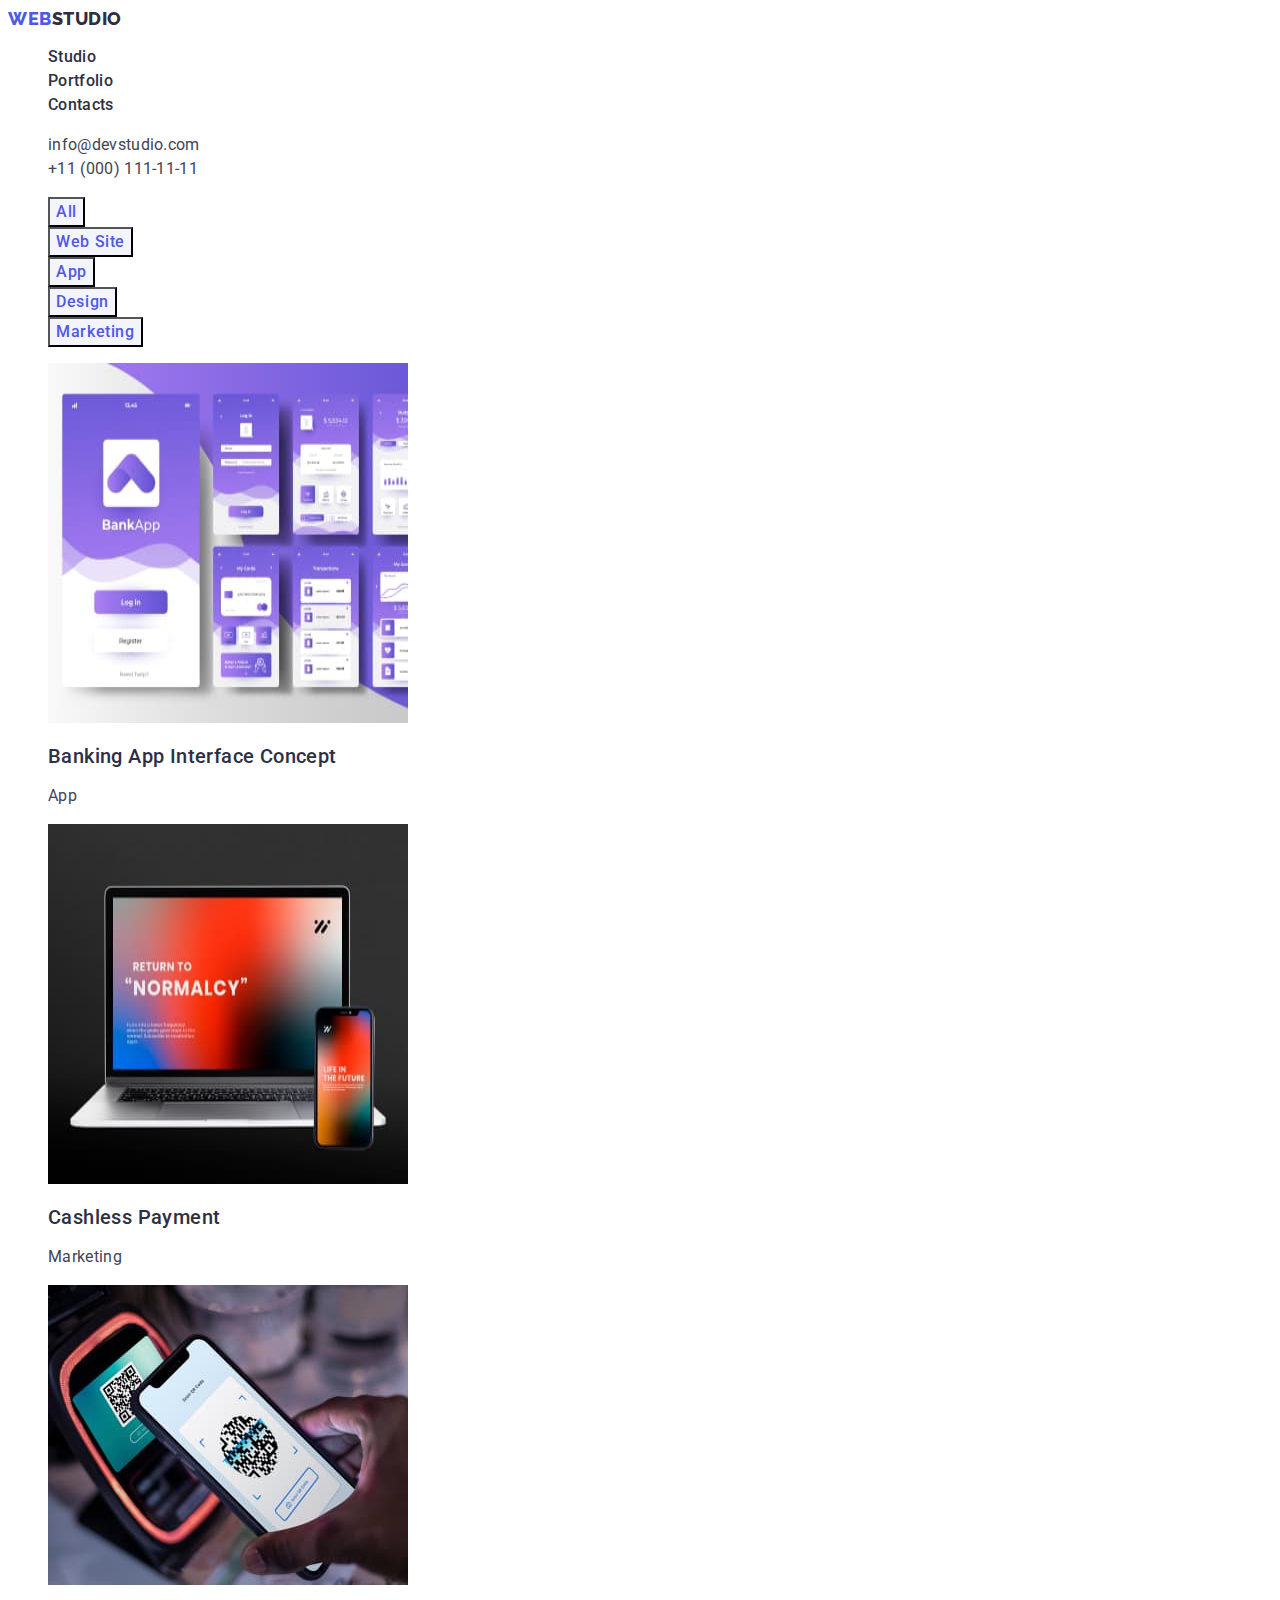
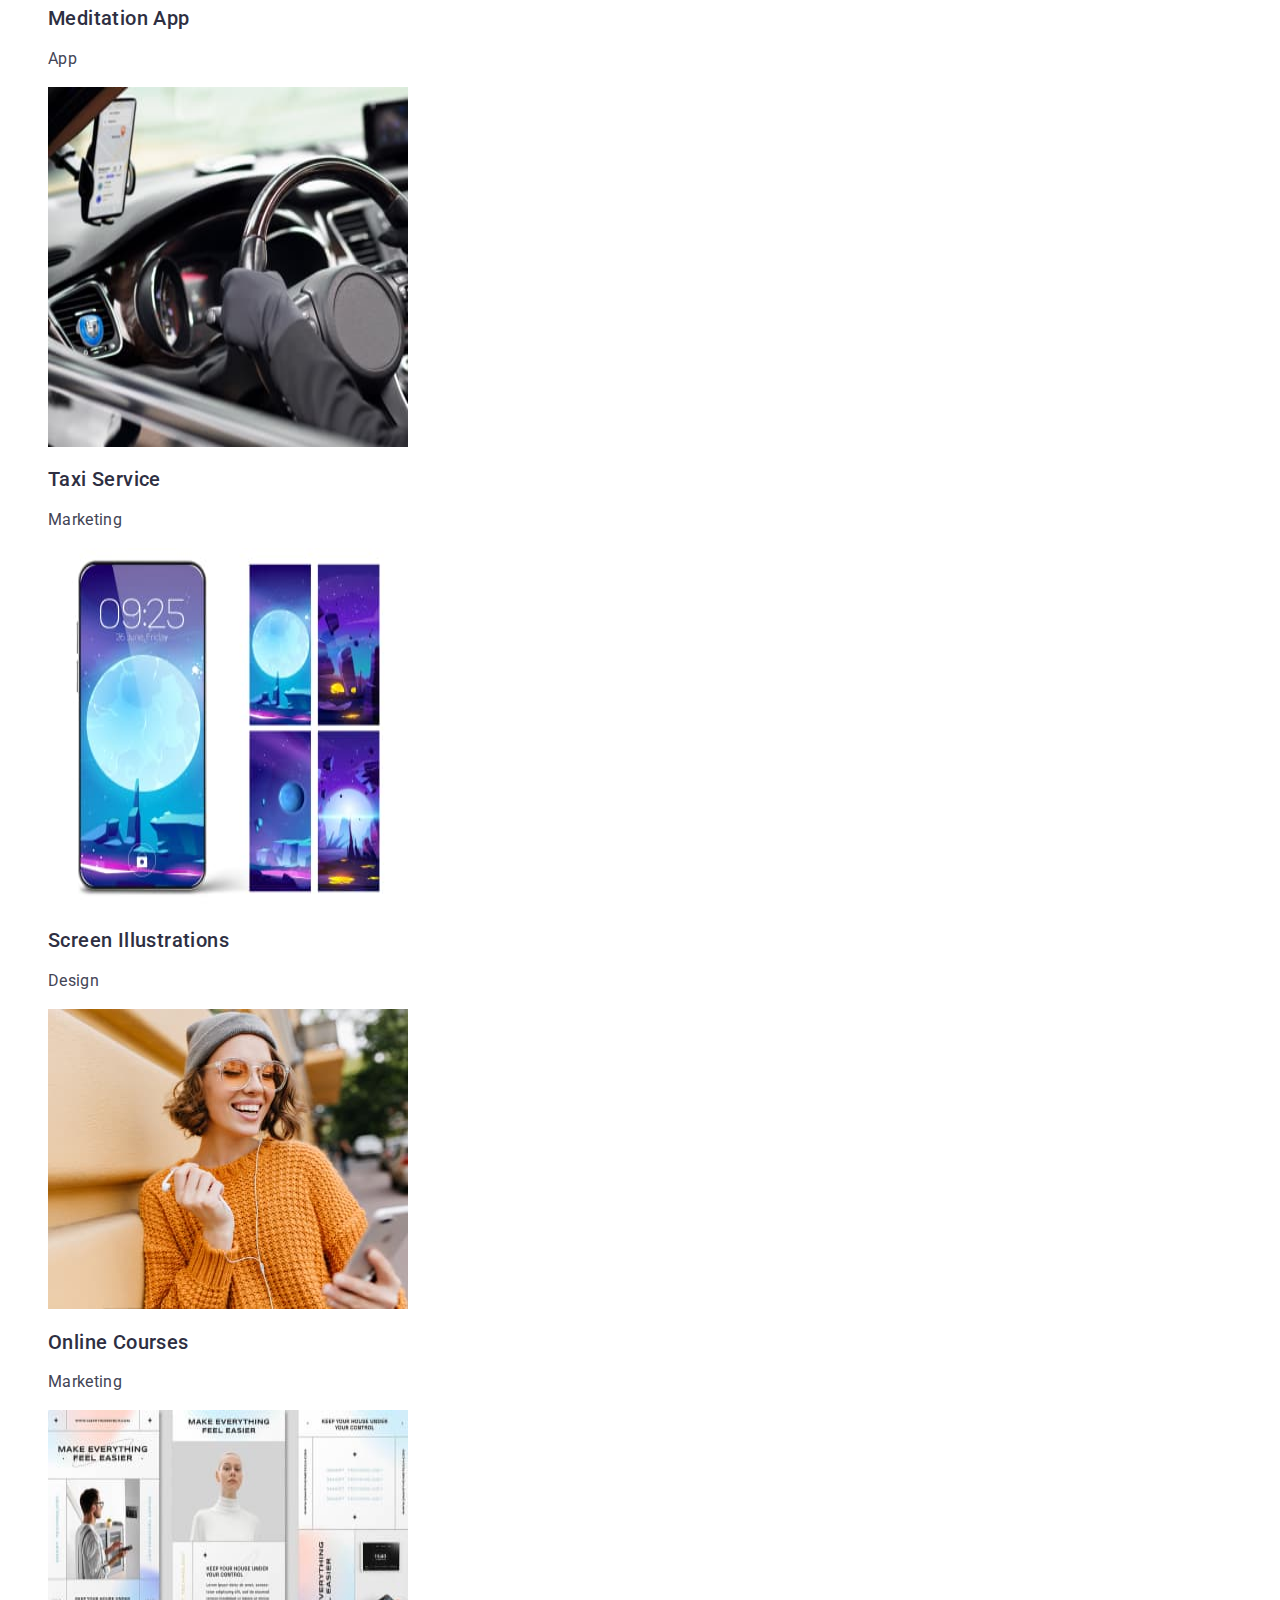
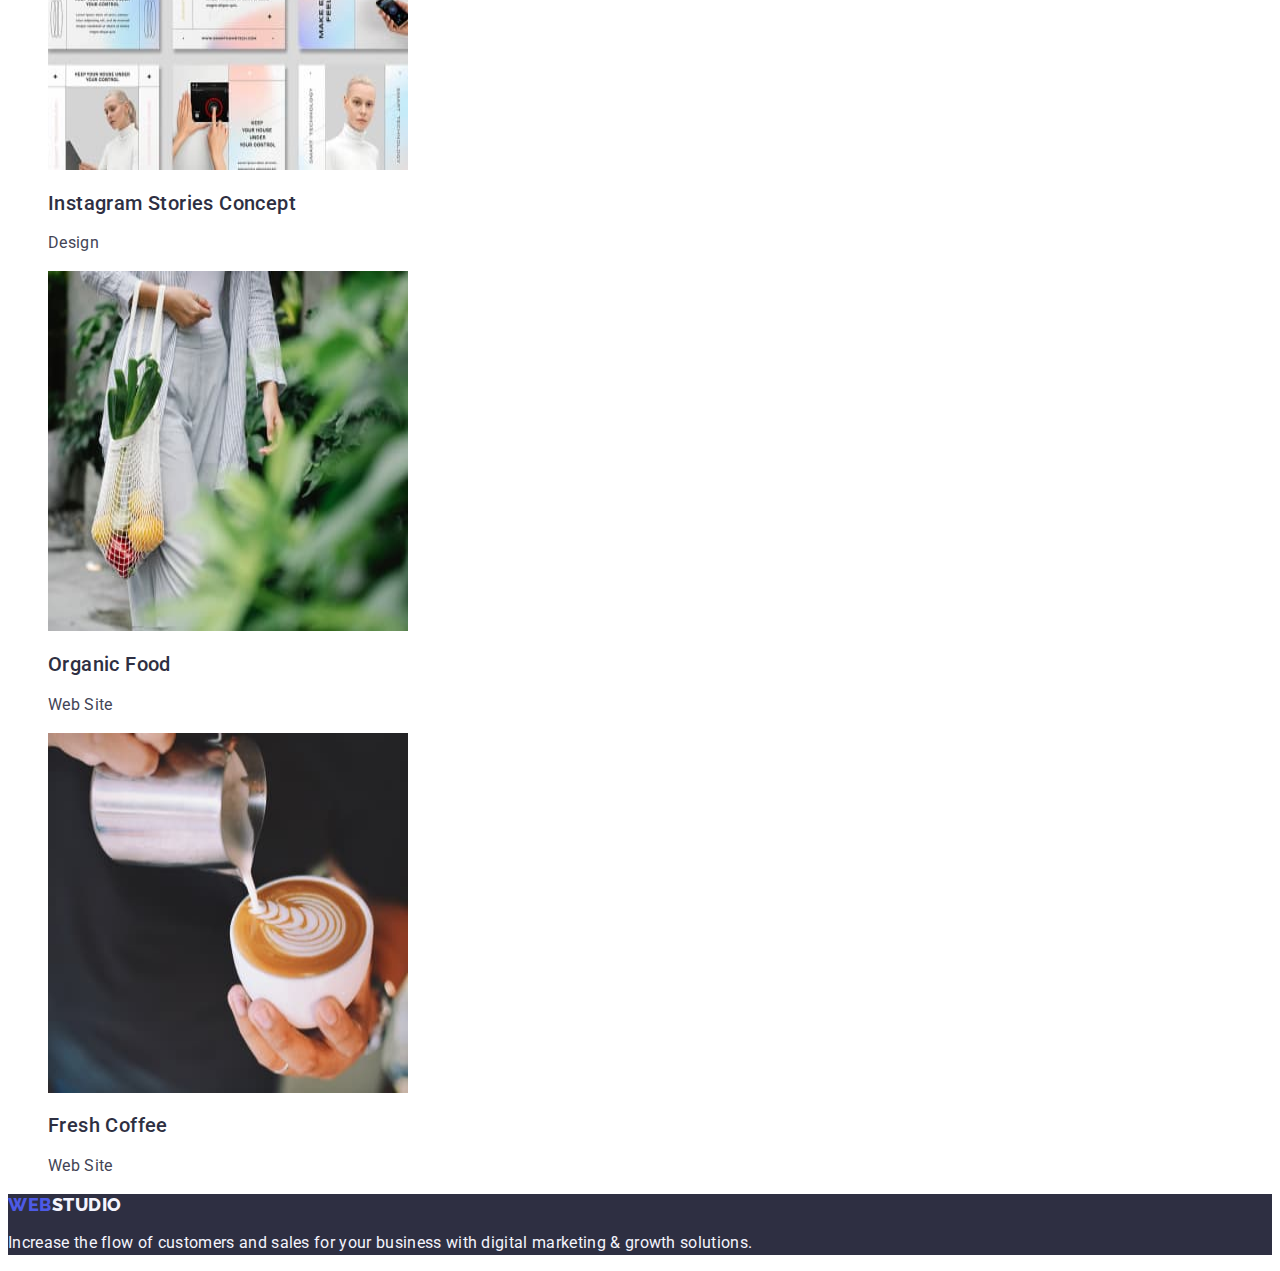
==== portfolio.html @ fd4ae61a "Initial commit" ====
<!DOCTYPE html>
<html lang="en">
  <head>
    <meta charset="UTF-8" />
    <meta http-equiv="X-UA-Compatible" content="IE=edge" />
    <meta name="viewport" content="width=device-width, initial-scale=1.0" />
    <link rel="preconnect" href="https://fonts.googleapis.com" />
    <link rel="preconnect" href="https://fonts.gstatic.com" crossorigin />
    <link
      href="https://fonts.googleapis.com/css2?family=Raleway:wght@800&family=Roboto:wght@400;500;700;900&display=swap"
      rel="stylesheet"
    />

    <title>Portfolio</title>
    <link rel="stylesheet" href="./css/styles.css" />
  </head>
  <body>
    <!-- Header-->
    <header class="header">
      <nav class="nav list">
        <!--Logo-->
        <a href="./index.html" class="logo link">
          WEB<span class="logo-studio">Studio</span></a
        >

        <ul class="list">
          <li>
            <a href="./index.html" class="list-link link">Studio</a>
          </li>
          <li>
            <a href="./portfolio.html" class="list-link link">Portfolio</a>
          </li>
          <li>
            <a href="" class="list-link link">Contacts</a>
          </li>
        </ul>
      </nav>

      <!-- Contacts-->

      <address class="contacts list">
        <ul class="contacts-list list">
          <li>
            <a href="mailto:info@devstudio.com" class="contact-item link"
              >info@devstudio.com</a
            >
          </li>
          <li>
            <a href="tel:+110001111111" class="contact-item link"
              >+11 (000) 111-11-11</a
            >
          </li>
        </ul>
      </address>
    </header>

    <main>
      <section>
        <h1 hidden>Portfolio</h1>
        <!-- Filter-->

        <ul class="list">
          <li><button type="button" class="button-portfolio">All</button></li>
          <li>
            <button type="button" class="button-portfolio">Web Site</button>
          </li>
          <li><button type="button" class="button-portfolio">App</button></li>
          <li>
            <button type="button" class="button-portfolio">Design</button>
          </li>
          <li>
            <button type="button" class="button-portfolio">Marketing</button>
          </li>
        </ul>

        <!-- <li><a href="">All</a></li>
          <li><a href="">Web Site</a></li>
          <li><a href="">App</a></li>
          <li><a href="">Design</a></li>
          <li><a href="">Marketing</a></li>
        </ul> -->

        <!--Portaolio content block-->

        <ul class="work list">
          <li>
            <a href="" class="link">
              <img
                src="./images/img11.jpg"
                alt="Mobile app"
                width="360"
                height="360"
              />
              <h2 class="work-title">Banking App Interface Concept</h2>
              <p class="work-item">App</p></a
            >
          </li>

          <li>
            <a href="" class="link">
              <img
                src="./images/img22.jpg"
                alt="Mobile pgone QR code"
                width="360"
                height="360"
              />
              <h2 class="work-title">Cashless Payment</h2>
              <p class="work-item">Marketing</p></a
            >
          </li>
          <li>
            <a href="" class="link">
              <img src="./images/img33.jpg" alt="Notebook" />
              <h2 class="work-title">Meditation App</h2>
              <p class="work-item">App</p>
            </a>
          </li>

          <li>
            <a href="" class="link">
              <img src="./images/img4.jpg" alt="Car" width="360" height="360" />
              <h2 class="work-title">Taxi Service</h2>
              <p class="work-item">Marketing</p>
            </a>
          </li>
          <li>
            <a href="" class="link">
              <img
                src="./images/img5.jpg"
                alt="Smartphone"
                width="360"
                height="360"
              />
              <h2 class="work-title">Screen Illustrations</h2>
              <p class="work-item">Design</p>
            </a>
          </li>
          <li>
            <a href="" class="link">
              <img src="./images/img6.jpg" alt="Girl with Smartphone" />
              <h2 class="work-title">Online Courses</h2>
              <p class="work-item">Marketing</p>
            </a>
          </li>

          <li>
            <a href="" class="link"
              ><img
                src="./images/img7.jpg"
                alt="Instgram story"
                width="360"
                height="360"
              />
              <h2 class="work-title">Instagram Stories Concept</h2>
              <p class="work-item">Design</p></a
            >
          </li>
          <li>
            <a href="" class="link">
              <img
                src="./images/img8.jpg"
                alt="Food"
                width="360"
                height="360"
              />
              <h2 class="work-title">Organic Food</h2>
              <p class="work-item">Web Site</p>
            </a>
          </li>
          <li>
            <a href="" class="link">
              <img
                src="./images/img9.jpg"
                alt="Coffe"
                width="360"
                height="360"
              />
              <h2 class="work-title">Fresh Coffee</h2>
              <p class="work-item">Web Site</p>
            </a>
          </li>
        </ul>
      </section>
    </main>

    <!--Footer-->
    <footer class="footer">
      <a href="./index.html" class="logo link">
        WEB<span class="footer-studio">Studio</span></a
      >
      <p class="footer-text">
        Increase the flow of customers and sales for your business with digital
        marketing & growth solutions.
      </p>
    </footer>
  </body>
</html>
---- css/styles.css ----
:root {
  --primary-brand: #4d5ae5;
  --dark: #2e2f42;
  --sucsess: #31d0aa;
  --body-text: #434455;
  --subtitle-text: #8e8f99;
  --accent: #e7e9fc;
  --light: #f4f4fd;
}
body {
  background-color: #ffffff;
  color: #434455;
  font-family: "Roboto", sans-serif;
}



ul {
  list-style: none;
}
/*Header*/

/*Logo*/
.logo {
  font-family: "Raleway", sans-serif;
  font-style: normal;
  font-weight: 800;
  font-size: 18px;
  line-height: 1.17;
  letter-spacing: 0.03em;
  color: #4d5ae5; 
  text-transform: uppercase;
}
.link {
  text-decoration: none;
}

.logo-studio {
  color: #2e2f42;
}
/*Site navigation*/

.list {
  list-style: none;
}

.list-link {
  font-weight: 500;
  font-size: 16px;
  line-height: 1.5;
  letter-spacing: 0.02em;
  color: #2e2f42;
}

.list-link:hover,
.list-link:focus {
  color: #404bbf;
}

.contacts {
  font-style: normal;
}

.contact-item {
  font-weight: 400;
  font-size: 16px;
  line-height: 1.5;
  letter-spacing: 0.02em;
  color: #434455;
}

.contacts-list a {
  color: #434455;

  font-weight: 400;
  font-size: 16px;
  line-height: 24px;
  text-decoration: none;
}
.contact-item:hover,
.contact-item:focus {
  color: #404bbf;
}

/*.nav-list .link {
  color: #2e2f42;
  font-weight: 500;
  font-size: 16px;
  line-height: 1.5;
}

.nav-list .link:active,
.nav-list .link:hover,
.nav-list .link:focus {
  color: #4d5ae5;
}

/* Hero*/
.hero-title {
  font-weight: 700;
font-size: 56px;
line-height: 1.07;


text-align: center;
letter-spacing: 0.02em;



color: #FFFFFF;

}
.hero {
  background-color: #2e2f42;
}

/*BUTTONS*/

.button {
  font-family: "Roboto", sans-serif;
  font-weight: 500;
  font-size: 16px;
  line-height: 1.5;
  display: flex;
  align-items: center;
  letter-spacing: 0.04em;
  background-color: #4d5ae5;
  color: #ffffff;
  cursor: pointer;          
}
.button:hover,
.button:focus {
  background-color: #404bbf;
}


.button-portfolio {
font-family: "Roboto", sans-serif;
font-style: normal;
font-weight: 500;
font-size: 16px;
line-height: 1.5;
display: flex;
align-items: center;
text-align: center;
letter-spacing: 0.04em;
color: #4d5ae5;
background-color: #F4F4FD;
cursor: pointer;

}
.button-portfolio:hover,
.button-portfolio:focus {
  color: #FFFFFF;
  background-color: #404bbf;
}



/* Section-2 Features*/

.features-list-title {
  font-weight: 500;
  font-size: 20px;
  line-height: 1.2;
  letter-spacing: 0.02em;
  color: #2e2f42;
}

.features-list-text {
  font-weight: 400;
  font-size: 16px;
  line-height: 1.5;
  letter-spacing: 0.02em;
  color: #434455;
}

/*.features-list h3 {
  font-weight: 500;
  font-size: 20px;
  line-height: 24px;
  letter-spacing: 0.02em;
  color: #2e2f42;
}

.features-list p {
  font-weight: 400;
  font-size: 16px;
  line-height: 1.5;
  letter-spacing: 0.02em;
}

/*Section-3 What we are doing*/

.intro-title {
  font-weight: 700;
  font-size: 36px;
  line-height: 1.11;
  letter-spacing: 0.02em;
  text-align: center;
  text-transform: capitalize;
  color: #2e2f42;
}

/*Section 3 Our Team*/

.team {
  background-color: #f4f4fd;
}
.team-title {
font-size: 36px;
line-height: 1.11;
text-align: center;
letter-spacing: 0.02em;
text-transform: capitalize;
color: #2E2F42;

}


.team-list {
  background-color: #ffffff;
}
.team-name {
  font-weight: 500;
  font-size: 20px;
  line-height: 1.2;
  text-align: center;
  letter-spacing: 0.02em;
  color: #2e2f42;
}

.team-item {
  font-weight: 400;
  font-size: 16px;
  line-height: 1.5;

  text-align: center;
  letter-spacing: 0.02em;
  color: #434455;
}


.team h3 {
  font-weight: 500;
  font-size: 20px;
  line-height: 1.2;
  letter-spacing: 0.02em;

  color: #2e2f42;
}

.team p {
  font-size: 16px;
  line-height: 1.5;

  letter-spacing: 0.02em;
}

/* Footer*/

/*.logo*/

.footer {
  background-color: #2e2f42;
}

.footer-studio {
  color: #f4f4fd;
}
.footer-text
{

font-size: 16px;
line-height: 1.5;
letter-spacing: 0.02em;
color: #F4F4FD;

}
/*Portfolio*/

/*.button {
  font-family: 'Roboto';
font-style: normal;
font-weight: 500;
font-size: 16px;
line-height: 1.5;
display: flex;
align-items: center;
text-align: center;
letter-spacing: 0.04em;
color: #FFFFFF;
background-color: #4D5AE5;

}*/

.work-title {
font-weight: 500;
font-size: 20px;
line-height: 1.2;

letter-spacing: 0.02em;
color: #2E2F42;


}

.work-item {
  font-weight: 400;
font-size: 16px;
line-height: 1.5;
letter-spacing: 0.02em;
color: #434455;
}


/*a {
  text-decoration: none;
}
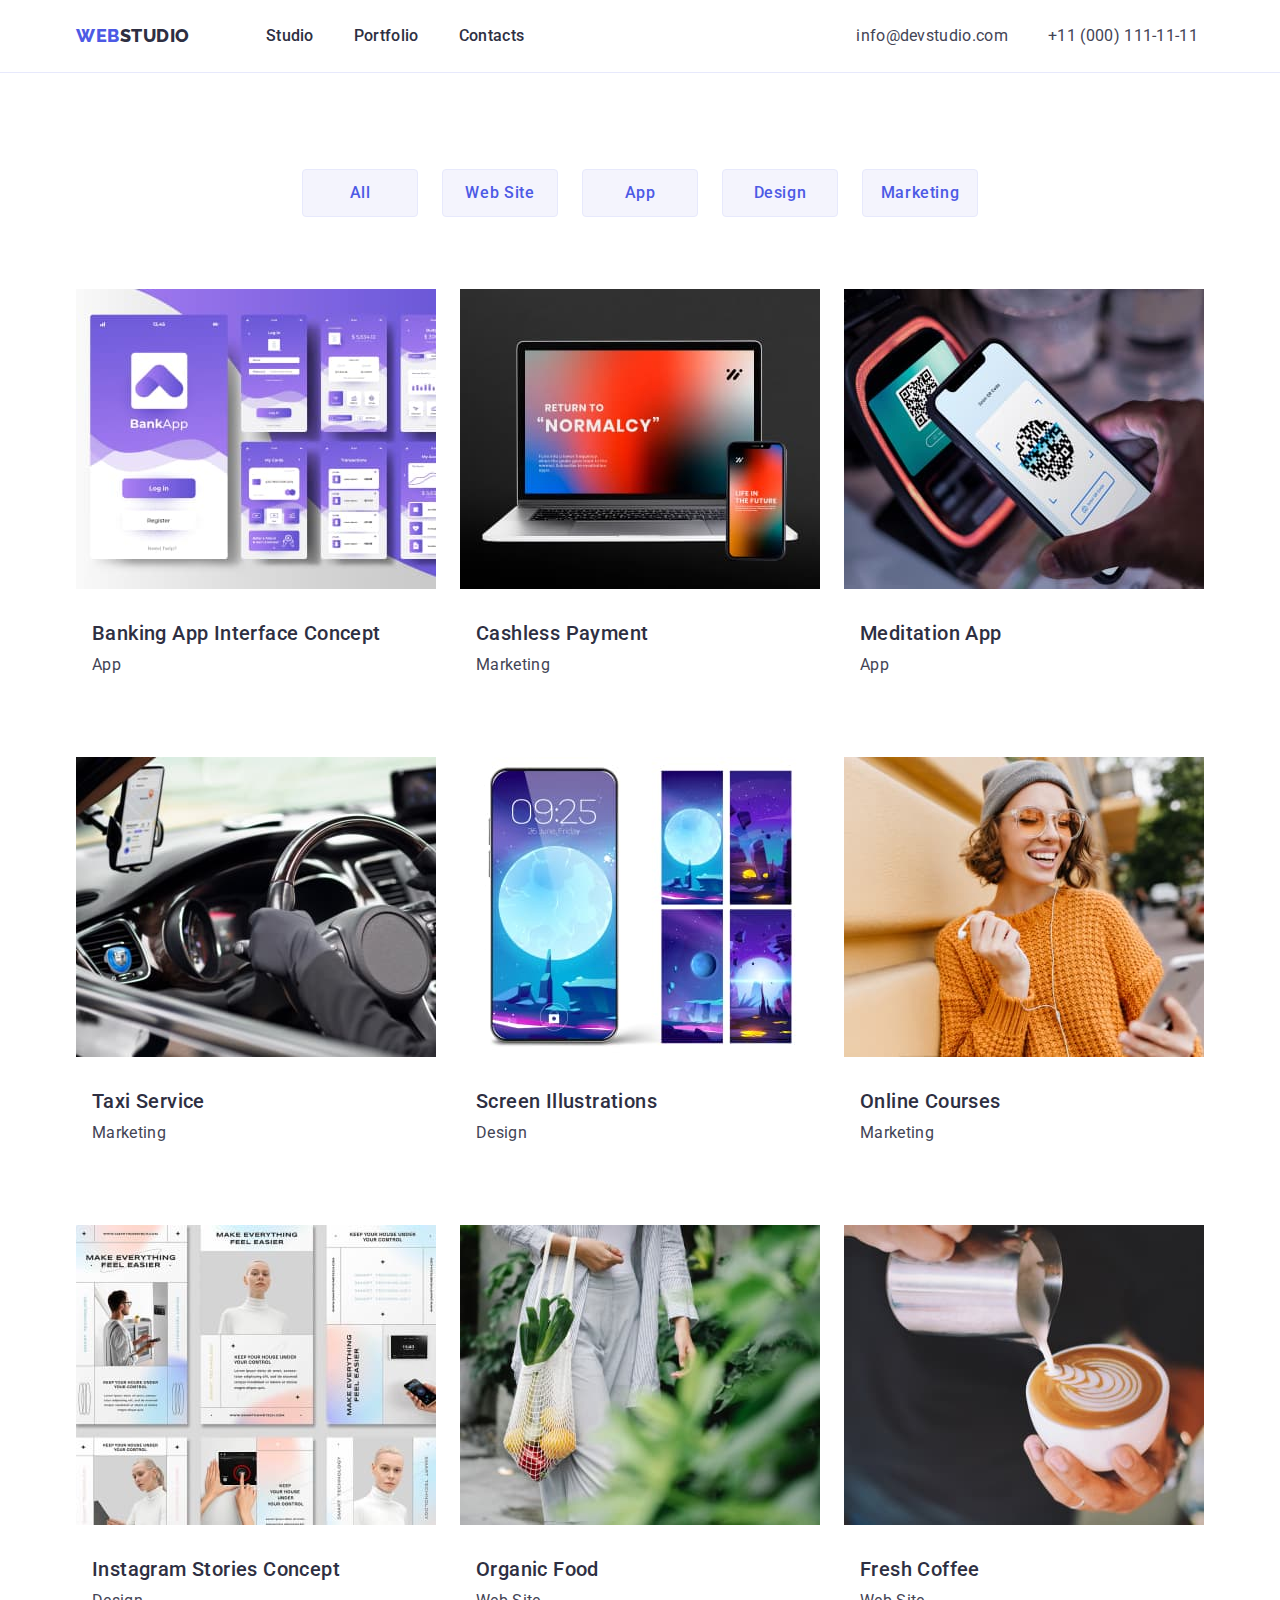
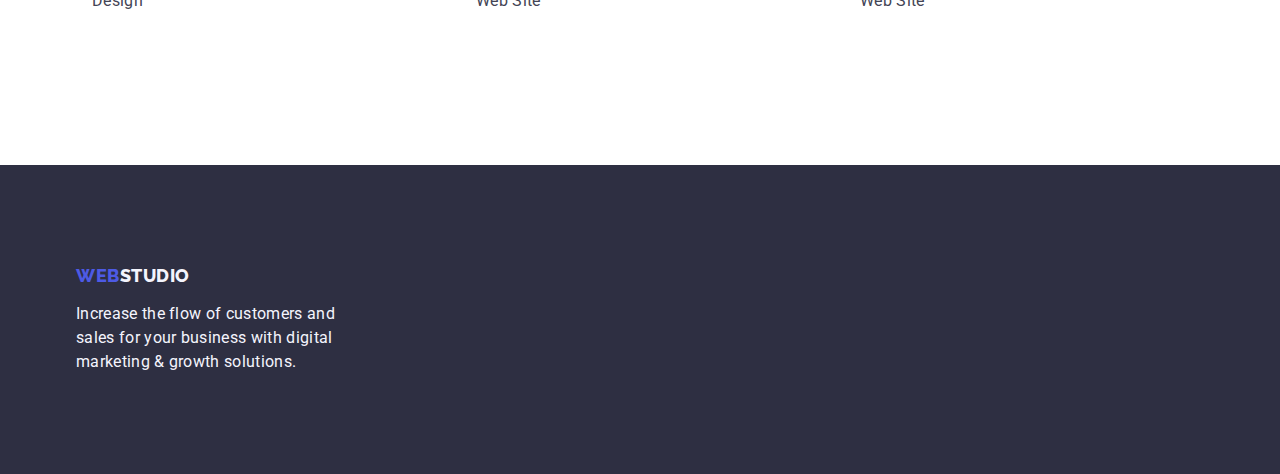
==== commit ae1207df: "HW-3-build#1" ====
--- a/portfolio.html
+++ b/portfolio.html
@@ -12,66 +12,74 @@
     />
 
     <title>Portfolio</title>
+    <link
+      rel="stylesheet"
+      href="https://cdn.jsdelivr.net/npm/modern-normalize@1.1.0/modern-normalize.min.css"
+    />
     <link rel="stylesheet" href="./css/styles.css" />
   </head>
   <body>
     <!-- Header-->
     <header class="header">
-      <nav class="nav list">
-        <!--Logo-->
-        <a href="./index.html" class="logo link">
-          WEB<span class="logo-studio">Studio</span></a
-        >
-
-        <ul class="list">
-          <li>
-            <a href="./index.html" class="list-link link">Studio</a>
-          </li>
-          <li>
-            <a href="./portfolio.html" class="list-link link">Portfolio</a>
-          </li>
-          <li>
-            <a href="" class="list-link link">Contacts</a>
-          </li>
-        </ul>
-      </nav>
-
-      <!-- Contacts-->
-
-      <address class="contacts list">
-        <ul class="contacts-list list">
-          <li>
-            <a href="mailto:info@devstudio.com" class="contact-item link"
-              >info@devstudio.com</a
-            >
-          </li>
-          <li>
-            <a href="tel:+110001111111" class="contact-item link"
-              >+11 (000) 111-11-11</a
-            >
-          </li>
-        </ul>
-      </address>
+      <div class="container header-cont">
+        <nav class="nav list">
+          <!--===================Logo=======================-->
+          <a href="./index.html" class="logo link">
+            WEB<span class="logo-studio">Studio</span></a
+          >
+
+          <ul class="nav-list list">
+            <li>
+              <a href="./index.html" class="list-link link">Studio</a>
+            </li>
+            <li>
+              <a href="./portfolio.html" class="list-link link">Portfolio</a>
+            </li>
+            <li>
+              <a href="" class="list-link link">Contacts</a>
+            </li>
+          </ul>
+        </nav>
+
+        <!--==================Contacts==================-->
+
+        <address class="contacts list">
+          <ul class="contacts-list list">
+            <li class="contacts-listitems">
+              <a href="mailto:info@devstudio.com" class="contact-item link"
+                >info@devstudio.com</a
+              >
+            </li>
+            <li class="contacts-listitems">
+              <a href="tel:+110001111111" class="contact-item link"
+                >+11 (000) 111-11-11</a
+              >
+            </li>
+          </ul>
+        </address>
+      </div>
     </header>
 
     <main>
       <section>
-        <h1 hidden>Portfolio</h1>
-        <!-- Filter-->
-
-        <ul class="list">
-          <li><button type="button" class="button-portfolio">All</button></li>
-          <li>
-            <button type="button" class="button-portfolio">Web Site</button>
-          </li>
-          <li><button type="button" class="button-portfolio">App</button></li>
-          <li>
-            <button type="button" class="button-portfolio">Design</button>
-          </li>
-          <li>
-            <button type="button" class="button-portfolio">Marketing</button>
-          </li>
-        </ul>
+        <div class="container">
+          <h1 hidden>Portfolio</h1>
+          <!-- ========================Filter==============================-->
+
+          <ul class="list filter-btn">
+            <li><button type="button" class="button-portfolio">All</button></li>
+            <li>
+              <button type="button" class="button-portfolio">Web Site</button>
+            </li>
+            <li><button type="button" class="button-portfolio">App</button></li>
+            <li>
+              <button type="button" class="button-portfolio">Design</button>
+            </li>
+            <li>
+              <button type="button" class="button-portfolio">Marketing</button>
+            </li>
+          </ul>
+        </div>
 
         <!-- <li><a href="">All</a></li>
           <li><a href="">Web Site</a></li>
@@ -80,118 +88,136 @@
           <li><a href="">Marketing</a></li>
         </ul> -->
 
-        <!--Portaolio content block-->
-
-        <ul class="work list">
-          <li>
-            <a href="" class="link">
-              <img
-                src="./images/img11.jpg"
-                alt="Mobile app"
-                width="360"
-                height="360"
-              />
-              <h2 class="work-title">Banking App Interface Concept</h2>
-              <p class="work-item">App</p></a
-            >
-          </li>
-
-          <li>
-            <a href="" class="link">
-              <img
-                src="./images/img22.jpg"
-                alt="Mobile pgone QR code"
-                width="360"
-                height="360"
-              />
-              <h2 class="work-title">Cashless Payment</h2>
-              <p class="work-item">Marketing</p></a
-            >
-          </li>
-          <li>
-            <a href="" class="link">
-              <img src="./images/img33.jpg" alt="Notebook" />
-              <h2 class="work-title">Meditation App</h2>
-              <p class="work-item">App</p>
-            </a>
-          </li>
-
-          <li>
-            <a href="" class="link">
-              <img src="./images/img4.jpg" alt="Car" width="360" height="360" />
-              <h2 class="work-title">Taxi Service</h2>
-              <p class="work-item">Marketing</p>
-            </a>
-          </li>
-          <li>
-            <a href="" class="link">
-              <img
-                src="./images/img5.jpg"
-                alt="Smartphone"
-                width="360"
-                height="360"
-              />
-              <h2 class="work-title">Screen Illustrations</h2>
-              <p class="work-item">Design</p>
-            </a>
-          </li>
-          <li>
-            <a href="" class="link">
-              <img src="./images/img6.jpg" alt="Girl with Smartphone" />
-              <h2 class="work-title">Online Courses</h2>
-              <p class="work-item">Marketing</p>
-            </a>
-          </li>
-
-          <li>
-            <a href="" class="link"
-              ><img
-                src="./images/img7.jpg"
-                alt="Instgram story"
-                width="360"
-                height="360"
-              />
-              <h2 class="work-title">Instagram Stories Concept</h2>
-              <p class="work-item">Design</p></a
-            >
-          </li>
-          <li>
-            <a href="" class="link">
-              <img
-                src="./images/img8.jpg"
-                alt="Food"
-                width="360"
-                height="360"
-              />
-              <h2 class="work-title">Organic Food</h2>
-              <p class="work-item">Web Site</p>
-            </a>
-          </li>
-          <li>
-            <a href="" class="link">
-              <img
-                src="./images/img9.jpg"
-                alt="Coffe"
-                width="360"
-                height="360"
-              />
-              <h2 class="work-title">Fresh Coffee</h2>
-              <p class="work-item">Web Site</p>
-            </a>
-          </li>
-        </ul>
+        <!--=====================Portfolio content block=====================-->
+        <div class="container">
+          <ul class="work list">
+            <li class="work-list">
+              <a href="" class="link">
+                <img
+                  src="./images/img11.jpg"
+                  alt="Mobile app"
+                  width="360"
+                  height="300"
+                />
+                <h2 class="work-title">Banking App Interface Concept</h2>
+                <p class="work-item">App</p></a
+              >
+            </li>
+
+            <li class="work-list">
+              <a href="" class="link">
+                <img
+                  src="./images/img22.jpg"
+                  alt="Mobile pgone QR code"
+                  width="360"
+                  height="300"
+                />
+                <h2 class="work-title">Cashless Payment</h2>
+                <p class="work-item">Marketing</p></a
+              >
+            </li>
+            <li class="work-list">
+              <a href="" class="link">
+                <img
+                  src="./images/img33.jpg"
+                  alt="Notebook"
+                  width="360"
+                  height="300"
+                />
+                <h2 class="work-title">Meditation App</h2>
+                <p class="work-item">App</p>
+              </a>
+            </li>
+
+            <li class="work-list">
+              <a href="" class="link">
+                <img
+                  src="./images/img4.jpg"
+                  alt="Car"
+                  width="360"
+                  height="300"
+                />
+                <h2 class="work-title">Taxi Service</h2>
+                <p class="work-item">Marketing</p>
+              </a>
+            </li>
+            <li class="work-list">
+              <a href="" class="link">
+                <img
+                  src="./images/img5.jpg"
+                  alt="Smartphone"
+                  width="360"
+                  height="300"
+                />
+                <h2 class="work-title">Screen Illustrations</h2>
+                <p class="work-item">Design</p>
+              </a>
+            </li>
+            <li class="work-list">
+              <a href="" class="link">
+                <img
+                  src="./images/img6.jpg"
+                  alt="Girl with Smartphone"
+                  width="360"
+                  height="300"
+                />
+                <h2 class="work-title">Online Courses</h2>
+                <p class="work-item">Marketing</p>
+              </a>
+            </li>
+
+            <li class="work-list">
+              <a href="" class="link"
+                ><img
+                  src="./images/img7.jpg"
+                  alt="Instgram story"
+                  width="360"
+                  height="300"
+                />
+                <h2 class="work-title">Instagram Stories Concept</h2>
+                <p class="work-item">Design</p></a
+              >
+            </li>
+            <li class="work-list">
+              <a href="" class="link">
+                <img
+                  src="./images/img8.jpg"
+                  alt="Food"
+                  width="360"
+                  height="300"
+                />
+                <h2 class="work-title">Organic Food</h2>
+                <p class="work-item">Web Site</p>
+              </a>
+            </li>
+            <li class="work-list">
+              <a href="" class="link">
+                <img
+                  src="./images/img9.jpg"
+                  alt="Coffe"
+                  width="360"
+                  height="300"
+                />
+                <h2 class="work-title">Fresh Coffee</h2>
+                <p class="work-item">Web Site</p>
+              </a>
+            </li>
+          </ul>
+        </div>
       </section>
     </main>
 
     <!--Footer-->
     <footer class="footer">
-      <a href="./index.html" class="logo link">
-        WEB<span class="footer-studio">Studio</span></a
-      >
-      <p class="footer-text">
-        Increase the flow of customers and sales for your business with digital
-        marketing & growth solutions.
-      </p>
+      <div class="container">
+        <a href="./index.html" class="logo link footer-logo">
+          WEB<span class="footer-studio">Studio</span></a
+        >
+        <p class="footer-text">
+          Increase the flow of customers and sales for your business with
+          digital marketing & growth solutions.
+        </p>
+      </div>
     </footer>
   </body>
 </html>
--- a/css/styles.css
+++ b/css/styles.css
@@ -1,3 +1,6 @@
+html {
+  box-sizing: border-box;
+}
 :root {
   --primary-brand: #4d5ae5;
   --dark: #2e2f42;
@@ -13,14 +16,51 @@
   font-family: "Roboto", sans-serif;
 }
 
-
+*,
+*::before,
+*::after {
+  box-sizing: inherit;
+}
 
 ul {
   list-style: none;
 }
-/*Header*/
-
-/*Logo*/
+
+img {
+  display: block;
+}
+
+h1,
+h2,
+h3,
+p {
+  margin-top: 0;
+  margin-bottom: 0;
+}
+ul {
+  margin-top: 0;
+  margin-bottom: 0;
+  padding-left: 0;
+}
+
+.container {
+  padding-left: 15px;
+  padding-right: 15px;
+  margin-left: auto;
+  margin-right: auto;
+  width: 1158px;
+}
+/*===========================================================*/
+/*======================Header==================================*/
+.header {
+  /*background-color: #31d0aa;*/
+  border-bottom: 1px solid #e7e9fc;
+}
+.header-cont {
+  display: flex;
+  align-items: center;
+}
+/*=====================================Logo===============================*/
 .logo {
   font-family: "Raleway", sans-serif;
   font-style: normal;
@@ -28,8 +68,13 @@
   font-size: 18px;
   line-height: 1.17;
   letter-spacing: 0.03em;
-  color: #4d5ae5; 
+  color: #4d5ae5;
   text-transform: uppercase;
+}
+
+.logo {
+  /*margin-left: auto;*/
+  margin-right: 76px;
 }
 .link {
   text-decoration: none;
@@ -38,7 +83,24 @@
 .logo-studio {
   color: #2e2f42;
 }
-/*Site navigation*/
+/*==================================Site navigation==============================*/
+.nav {
+  display: flex;
+  align-items: center;
+}
+.nav-list {
+  display: flex;
+  margin-right: 332px;
+}
+.list-link {
+  display: block;
+  padding-top: 24px;
+  padding-bottom: 24px;
+}
+
+.nav-list li:not(:last-child) {
+  margin-right: 40px;
+}
 
 .list {
   list-style: none;
@@ -56,9 +118,19 @@
 .list-link:focus {
   color: #404bbf;
 }
-
-.contacts {
+/*=====================Contacts=======================*/
+/*.address {
+  display: flex;
+  align-items: center;
+}*/
+.contacts-list {
+  display: flex;
+
+  margin-left: 0px;
   font-style: normal;
+}
+.contacts-listitems:not(:last-child) {
+  padding-right: 40px;
 }
 
 .contact-item {
@@ -82,84 +154,90 @@
   color: #404bbf;
 }
 
-/*.nav-list .link {
-  color: #2e2f42;
-  font-weight: 500;
-  font-size: 16px;
-  line-height: 1.5;
-}
-
-.nav-list .link:active,
-.nav-list .link:hover,
-.nav-list .link:focus {
-  color: #4d5ae5;
-}
-
-/* Hero*/
-.hero-title {
-  font-weight: 700;
-font-size: 56px;
-line-height: 1.07;
-
-
-text-align: center;
-letter-spacing: 0.02em;
-
-
-
-color: #FFFFFF;
-
-}
+/* ==================================Hero==========================*/
+
 .hero {
   background-color: #2e2f42;
-}
-
-/*BUTTONS*/
+  text-align: center;
+}
+.hero-title {
+  margin-bottom: 48px;
+  font-weight: 700;
+  font-size: 56px;
+  line-height: 1.07;
+
+  text-align: center;
+  letter-spacing: 0.02em;
+
+  color: #ffffff;
+}
+.order {
+  width: 169px;
+  height: 56px;
+  box-shadow: 0px 4px 4px rgba(0, 0, 0, 0.15);
+  border-radius: 4px;
+}
+/*===================================BUTTONS====================================*/
 
 .button {
   font-family: "Roboto", sans-serif;
   font-weight: 500;
   font-size: 16px;
   line-height: 1.5;
-  display: flex;
+  /*display: flex;*/
   align-items: center;
   letter-spacing: 0.04em;
   background-color: #4d5ae5;
   color: #ffffff;
-  cursor: pointer;          
+  cursor: pointer;
+  border-radius: 4px;
 }
 .button:hover,
 .button:focus {
   background-color: #404bbf;
 }
 
-
 .button-portfolio {
-font-family: "Roboto", sans-serif;
-font-style: normal;
-font-weight: 500;
-font-size: 16px;
-line-height: 1.5;
-display: flex;
-align-items: center;
-text-align: center;
-letter-spacing: 0.04em;
-color: #4d5ae5;
-background-color: #F4F4FD;
-cursor: pointer;
-
+  width: 116px;
+  height: 48px;
+  font-family: "Roboto", sans-serif;
+  font-style: normal;
+  font-weight: 500;
+  font-size: 16px;
+  line-height: 1.5;
+
+  align-items: center;
+
+  letter-spacing: 0.04em;
+  color: #4d5ae5;
+  background-color: #f4f4fd;
+  cursor: pointer;
+  text-align: center;
+  border: 1px solid #e7e9fc;
+  border-radius: 4px;
 }
 .button-portfolio:hover,
 .button-portfolio:focus {
-  color: #FFFFFF;
+  color: #ffffff;
   background-color: #404bbf;
 }
 
-
-
-/* Section-2 Features*/
-
+/* ===================================Section-2 Features===========================*/
+.features {
+  padding-top: 120px;
+  padding-bottom: 120px;
+  /*background-color: #8e8f99;*/
+}
+
+.features-list {
+  display: flex;
+}
+
+.features-list li:not(:last-child) {
+  margin-right: 24px;
+}
 .features-list-title {
+  margin-bottom: 8px;
   font-weight: 500;
   font-size: 20px;
   line-height: 1.2;
@@ -190,9 +268,19 @@
   letter-spacing: 0.02em;
 }
 
-/*Section-3 What we are doing*/
-
+/*================================Section-3 What we are doing======================*/
+.do-list {
+  display: flex;
+}
+
+.do-list li:not(:last-child) {
+  margin-right: 24px;
+}
+.intro {
+  margin-bottom: 120px;
+}
 .intro-title {
+  margin-bottom: 72px;
   font-weight: 700;
   font-size: 36px;
   line-height: 1.11;
@@ -202,21 +290,31 @@
   color: #2e2f42;
 }
 
-/*Section 3 Our Team*/
+/*============================Section 4 Our Team========================*/
+.ourteam-list {
+  display: flex;
+
+  flex-direction: row;
+  justify-content: center;
+  align-items: center;
+  padding: 0px 0px 32px;
+  gap: 32px;
+  padding-bottom: 120px;
+}
 
 .team {
+  padding-top: 120px;
   background-color: #f4f4fd;
 }
 .team-title {
-font-size: 36px;
-line-height: 1.11;
-text-align: center;
-letter-spacing: 0.02em;
-text-transform: capitalize;
-color: #2E2F42;
-
-}
-
+  padding-bottom: 72px;
+  font-size: 36px;
+  line-height: 1.11;
+  text-align: center;
+  letter-spacing: 0.02em;
+  text-transform: capitalize;
+  color: #2e2f42;
+}
 
 .team-list {
   background-color: #ffffff;
@@ -240,7 +338,6 @@
   color: #434455;
 }
 
-
 .team h3 {
   font-weight: 500;
   font-size: 20px;
@@ -257,10 +354,13 @@
   letter-spacing: 0.02em;
 }
 
-/* Footer*/
+/* ============================Footer================================*/
 
 /*.logo*/
-
+.footer-logo {
+  display: inline-block;
+  margin-top: 100px;
+}
 .footer {
   background-color: #2e2f42;
 }
@@ -268,16 +368,16 @@
 .footer-studio {
   color: #f4f4fd;
 }
-.footer-text
-{
-
-font-size: 16px;
-line-height: 1.5;
-letter-spacing: 0.02em;
-color: #F4F4FD;
-
-}
-/*Portfolio*/
+.footer-text {
+  width: 264px;
+  padding-top: 16px;
+  padding-bottom: 100px;
+  font-size: 16px;
+  line-height: 1.5;
+  letter-spacing: 0.02em;
+  color: #f4f4fd;
+}
+/*====================================Portfolio=============================*/
 
 /*.button {
   font-family: 'Roboto';
@@ -294,30 +394,52 @@
 
 }*/
 
+.filter-btn {
+  display: flex;
+  justify-content: center;
+
+  padding-top: 96px;
+  padding-bottom: 72px;
+}
+.filter-btn li:not(:last-child) {
+  margin-right: 24px;
+}
+
 .work-title {
-font-weight: 500;
-font-size: 20px;
-line-height: 1.2;
-
-letter-spacing: 0.02em;
-color: #2E2F42;
-
-
+  font-weight: 500;
+  font-size: 20px;
+  line-height: 1.2;
+
+  letter-spacing: 0.02em;
+  color: #2e2f42;
+
+  padding-top: 32px;
+  padding-left: 16px;
 }
 
 .work-item {
   font-weight: 400;
-font-size: 16px;
-line-height: 1.5;
-letter-spacing: 0.02em;
-color: #434455;
-}
-
-
+  font-size: 16px;
+  line-height: 1.5;
+  letter-spacing: 0.02em;
+  color: #434455;
+
+  padding-top: 8px;
+  padding-left: 16px;
+  padding-bottom: 32px;
+}
+.work {
+  display: flex;
+  flex-wrap: wrap;
+  row-gap: 48px;
+  column-gap: 24px;
+
+  padding-bottom: 120px;
+}
+
+.work-list:nth-child(3n) {
+  margin-right: 0px;
+}
 /*a {
   text-decoration: none;
-}
-
-
-
-
+}*/
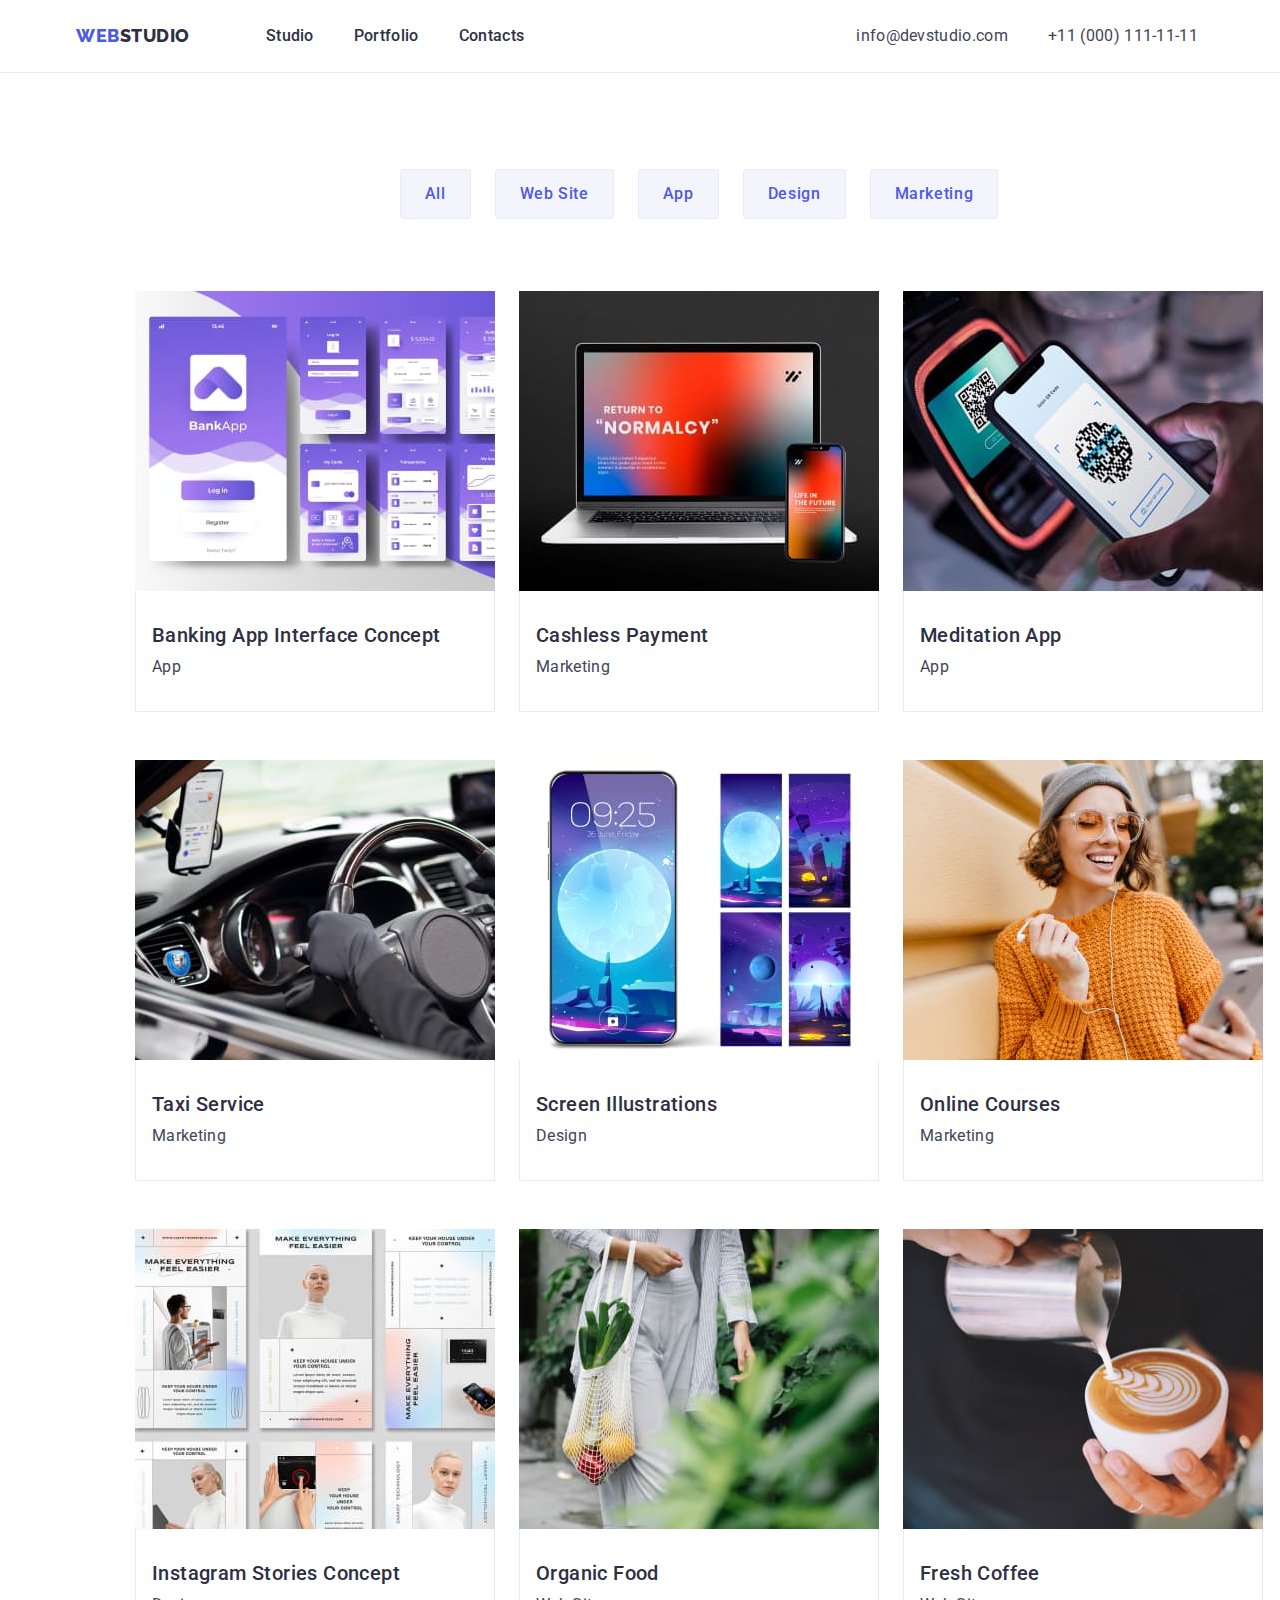
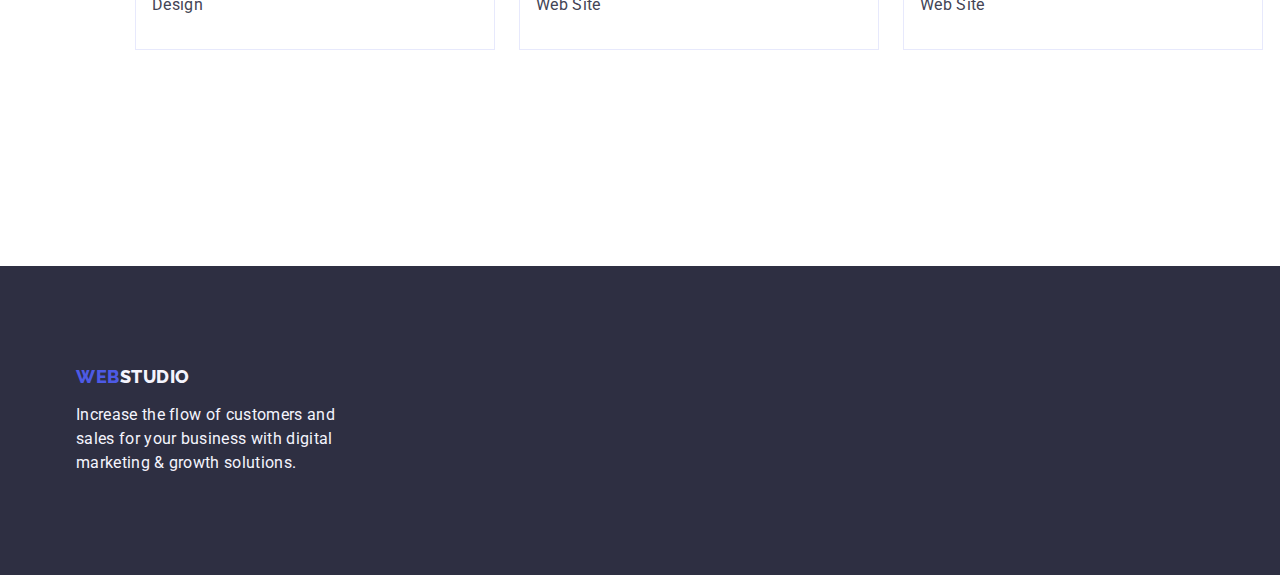
==== commit 358c4958: "HW-3-build#2" ====
--- a/portfolio.html
+++ b/portfolio.html
@@ -61,7 +61,7 @@
     </header>
 
     <main>
-      <section>
+      <section class="portfolio-section">
         <div class="container">
           <h1 hidden>Portfolio</h1>
           <!-- ========================Filter==============================-->
@@ -79,17 +79,17 @@
               <button type="button" class="button-portfolio">Marketing</button>
             </li>
           </ul>
-        </div>
-
-        <!-- <li><a href="">All</a></li>
+        
+
+         <!-- <li><a href="">All</a></li>
           <li><a href="">Web Site</a></li>
           <li><a href="">App</a></li>
           <li><a href="">Design</a></li>
           <li><a href="">Marketing</a></li>
-        </ul> -->
-
-        <!--=====================Portfolio content block=====================-->
-        <div class="container">
+         </ul> -->
+
+          <!--=====================Portfolio content block=====================-->
+        
           <ul class="work list">
             <li class="work-list">
               <a href="" class="link">
@@ -99,9 +99,13 @@
                   width="360"
                   height="300"
                 />
-                <h2 class="work-title">Banking App Interface Concept</h2>
-                <p class="work-item">App</p></a
-              >
+                <div class="under-content">
+                  <h2 class="work-title">Banking App Interface Concept</h2>
+                <p class="work-item">App</p>
+              </div>
+                </a>
+            
+                
             </li>
 
             <li class="work-list">
@@ -112,9 +116,13 @@
                   width="360"
                   height="300"
                 />
-                <h2 class="work-title">Cashless Payment</h2>
-                <p class="work-item">Marketing</p></a
-              >
+                <div class="under-content">
+                  <h2 class="work-title">Cashless Payment</h2>
+                <p class="work-item">Marketing</p>
+              </div>
+              </a>
+                
+                
             </li>
             <li class="work-list">
               <a href="" class="link">
@@ -124,9 +132,13 @@
                   width="360"
                   height="300"
                 />
-                <h2 class="work-title">Meditation App</h2>
+                <div class="under-content">
+                  <h2 class="work-title">Meditation App</h2>
                 <p class="work-item">App</p>
-              </a>
+              </div>
+              </a>
+            
+                
             </li>
 
             <li class="work-list">
@@ -137,9 +149,13 @@
                   width="360"
                   height="300"
                 />
+                <div class="under-content">
                 <h2 class="work-title">Taxi Service</h2>
                 <p class="work-item">Marketing</p>
-              </a>
+              </div>
+              </a>
+                
+                
             </li>
             <li class="work-list">
               <a href="" class="link">
@@ -149,9 +165,12 @@
                   width="360"
                   height="300"
                 />
-                <h2 class="work-title">Screen Illustrations</h2>
+                <div class="under-content">
+                  <h2 class="work-title">Screen Illustrations</h2>
                 <p class="work-item">Design</p>
-              </a>
+              </div>
+              </a>
+                
             </li>
             <li class="work-list">
               <a href="" class="link">
@@ -161,9 +180,13 @@
                   width="360"
                   height="300"
                 />
-                <h2 class="work-title">Online Courses</h2>
+                <div class="under-content">
+                  <h2 class="work-title">Online Courses</h2>
                 <p class="work-item">Marketing</p>
-              </a>
+              </div>
+              </a>
+                
+                
             </li>
 
             <li class="work-list">
@@ -174,9 +197,14 @@
                   width="360"
                   height="300"
                 />
-                <h2 class="work-title">Instagram Stories Concept</h2>
-                <p class="work-item">Design</p></a
-              >
+                <div class="under-content">
+                  <h2 class="work-title">Instagram Stories Concept</h2>
+                <p class="work-item">Design</p>
+              </div>
+            </a>
+              
+                
+              
             </li>
             <li class="work-list">
               <a href="" class="link">
@@ -186,9 +214,11 @@
                   width="360"
                   height="300"
                 />
-                <h2 class="work-title">Organic Food</h2>
+                <div class="under-content"><h2 class="work-title">Organic Food</h2>
                 <p class="work-item">Web Site</p>
-              </a>
+              </div>
+              </a>
+                
             </li>
             <li class="work-list">
               <a href="" class="link">
@@ -198,9 +228,11 @@
                   width="360"
                   height="300"
                 />
-                <h2 class="work-title">Fresh Coffee</h2>
+                <div class="under-content"><h2 class="work-title">Fresh Coffee</h2>
                 <p class="work-item">Web Site</p>
-              </a>
+                
+              </a>
+                
             </li>
           </ul>
         </div>
--- a/css/styles.css
+++ b/css/styles.css
@@ -49,6 +49,59 @@
   margin-left: auto;
   margin-right: auto;
   width: 1158px;
+}
+
+/*===================================BUTTONS====================================*/
+
+.button {
+  display: block;
+  font-family: "Roboto", sans-serif;
+  font-weight: 500;
+  font-size: 16px;
+  line-height: 1.5;
+
+  min-width: 169px;
+  height: 56px;
+
+  align-items: center;
+  letter-spacing: 0.04em;
+  background-color: #4d5ae5;
+  color: #ffffff;
+  cursor: pointer;
+  border: none;
+  border-radius: 4px;
+
+  margin: 0 auto;
+}
+.button:hover,
+.button:focus {
+  background-color: #404bbf;
+}
+
+.button-portfolio {
+  font-family: "Roboto", sans-serif;
+  font-style: normal;
+  font-weight: 500;
+  font-size: 16px;
+  line-height: 1.5;
+
+  align-items: center;
+
+  padding: 12px 24px;
+
+  letter-spacing: 0.04em;
+  color: #4d5ae5;
+  background-color: #f4f4fd;
+  cursor: pointer;
+  text-align: center;
+  border: 1px solid #e7e9fc;
+  border-radius: 4px;
+}
+.button-portfolio:hover,
+.button-portfolio:focus {
+  color: #ffffff;
+  background-color: #404bbf;
+  border: 1px solid transparent;
 }
 /*===========================================================*/
 /*======================Header==================================*/
@@ -98,8 +151,11 @@
   padding-bottom: 24px;
 }
 
-.nav-list li:not(:last-child) {
+/*.nav-list li:not(:last-child) {
   margin-right: 40px;
+}*/
+.nav-list {
+  gap: 40px;
 }
 
 .list {
@@ -125,13 +181,14 @@
 }*/
 .contacts-list {
   display: flex;
+  gap: 40px;
 
   margin-left: 0px;
   font-style: normal;
 }
-.contacts-listitems:not(:last-child) {
+/*.contacts-listitems:not(:last-child) {
   padding-right: 40px;
-}
+}*/
 
 .contact-item {
   font-weight: 400;
@@ -154,73 +211,31 @@
   color: #404bbf;
 }
 
-/* ==================================Hero==========================*/
+/* ============================Section 1 Hero==========================*/
 
 .hero {
   background-color: #2e2f42;
   text-align: center;
+  padding-top: 188px;
+  padding-bottom: 188px;
 }
 .hero-title {
-  margin-bottom: 48px;
+  padding-bottom: 48px;
   font-weight: 700;
   font-size: 56px;
   line-height: 1.07;
-
-  text-align: center;
-  letter-spacing: 0.02em;
-
+  max-width: 496px;
+  letter-spacing: 0.02em;
   color: #ffffff;
-}
+  margin: 0 auto;
+}
+
 .order {
   width: 169px;
   height: 56px;
   box-shadow: 0px 4px 4px rgba(0, 0, 0, 0.15);
   border-radius: 4px;
 }
-/*===================================BUTTONS====================================*/
-
-.button {
-  font-family: "Roboto", sans-serif;
-  font-weight: 500;
-  font-size: 16px;
-  line-height: 1.5;
-  /*display: flex;*/
-  align-items: center;
-  letter-spacing: 0.04em;
-  background-color: #4d5ae5;
-  color: #ffffff;
-  cursor: pointer;
-  border-radius: 4px;
-}
-.button:hover,
-.button:focus {
-  background-color: #404bbf;
-}
-
-.button-portfolio {
-  width: 116px;
-  height: 48px;
-  font-family: "Roboto", sans-serif;
-  font-style: normal;
-  font-weight: 500;
-  font-size: 16px;
-  line-height: 1.5;
-
-  align-items: center;
-
-  letter-spacing: 0.04em;
-  color: #4d5ae5;
-  background-color: #f4f4fd;
-  cursor: pointer;
-  text-align: center;
-  border: 1px solid #e7e9fc;
-  border-radius: 4px;
-}
-.button-portfolio:hover,
-.button-portfolio:focus {
-  color: #ffffff;
-  background-color: #404bbf;
-}
 
 /* ===================================Section-2 Features===========================*/
 .features {
@@ -231,11 +246,22 @@
 
 .features-list {
   display: flex;
-}
-
-.features-list li:not(:last-child) {
+
+  gap: 24px;
+}
+
+.features-list-content {
+  width: calc((100% - (24 * 3)) / 3);
+}
+
+/*.features-list li:not(:last-child) {
   margin-right: 24px;
-}
+}*/
+/*.features-list-content 
+{
+  flex-basis: calc((100% - 72px) / 4);
+}*/
+
 .features-list-title {
   margin-bottom: 8px;
   font-weight: 500;
@@ -271,13 +297,14 @@
 /*================================Section-3 What we are doing======================*/
 .do-list {
   display: flex;
-}
-
-.do-list li:not(:last-child) {
+  gap: 24px;
+}
+
+/*.do-list li:not(:last-child) {
   margin-right: 24px;
-}
+}*/
 .intro {
-  margin-bottom: 120px;
+  padding-bottom: 120px;
 }
 .intro-title {
   margin-bottom: 72px;
@@ -297,17 +324,17 @@
   flex-direction: row;
   justify-content: center;
   align-items: center;
-  padding: 0px 0px 32px;
-  gap: 32px;
-  padding-bottom: 120px;
+
+  gap: 24px;
 }
 
 .team {
   padding-top: 120px;
+  padding-bottom: 120px;
   background-color: #f4f4fd;
 }
 .team-title {
-  padding-bottom: 72px;
+  margin-bottom: 72px;
   font-size: 36px;
   line-height: 1.11;
   text-align: center;
@@ -317,7 +344,7 @@
 }
 
 .team-list {
-  background-color: #ffffff;
+  /*background-color: #ffffff;*/
 }
 .team-name {
   font-weight: 500;
@@ -326,6 +353,8 @@
   text-align: center;
   letter-spacing: 0.02em;
   color: #2e2f42;
+
+  margin-bottom: 8px;
 }
 
 .team-item {
@@ -354,15 +383,21 @@
   letter-spacing: 0.02em;
 }
 
+.team-undertitle {
+  padding: 32px 16px;
+  border-radius: 0px 0px 4px 4px;
+  background-color: #ffffff;
+}
 /* ============================Footer================================*/
 
 /*.logo*/
 .footer-logo {
   display: inline-block;
-  margin-top: 100px;
 }
 .footer {
   background-color: #2e2f42;
+  padding-top: 100px;
+  padding-bottom: 100px;
 }
 
 .footer-studio {
@@ -371,7 +406,7 @@
 .footer-text {
   width: 264px;
   padding-top: 16px;
-  padding-bottom: 100px;
+
   font-size: 16px;
   line-height: 1.5;
   letter-spacing: 0.02em;
@@ -394,16 +429,25 @@
 
 }*/
 
+/*CORRECTION*/
+/*-------------------------------------------------------------------------*/
+.portfolio-section {
+  padding: 96px 120px;
+}
+
+/*-------------------------------------------------------------------------*/
+
 .filter-btn {
   display: flex;
+  gap: 24px;
+
   justify-content: center;
 
-  padding-top: 96px;
-  padding-bottom: 72px;
-}
-.filter-btn li:not(:last-child) {
+  margin-bottom: 72px;
+}
+/*.filter-btn li:not(:last-child) {
   margin-right: 24px;
-}
+}*/
 
 .work-title {
   font-weight: 500;
@@ -412,9 +456,9 @@
 
   letter-spacing: 0.02em;
   color: #2e2f42;
-
-  padding-top: 32px;
-  padding-left: 16px;
+  padding-bottom: 8px;
+  /*padding-top: 32px;
+  padding-left: 16px;*/
 }
 
 .work-item {
@@ -424,9 +468,9 @@
   letter-spacing: 0.02em;
   color: #434455;
 
-  padding-top: 8px;
+  /*padding-top: 8px;
   padding-left: 16px;
-  padding-bottom: 32px;
+  padding-bottom: 32px;*/
 }
 .work {
   display: flex;
@@ -437,8 +481,24 @@
   padding-bottom: 120px;
 }
 
-.work-list:nth-child(3n) {
+/*.work-list:nth-child(3n) {
   margin-right: 0px;
+}*/
+
+.work-list {
+  width: calc((100% - 48px) / 3);
+}
+
+.under-content {
+  padding-top: 32px;
+  padding-left: 16px;
+  padding-bottom: 32px;
+  background-color: #ffffff;
+
+  border-top: none;
+  border-left: 1px solid #e7e9fc;
+  border-right: 1px solid #e7e9fc;
+  border-bottom: 1px solid #e7e9fc;
 }
 /*a {
   text-decoration: none;
